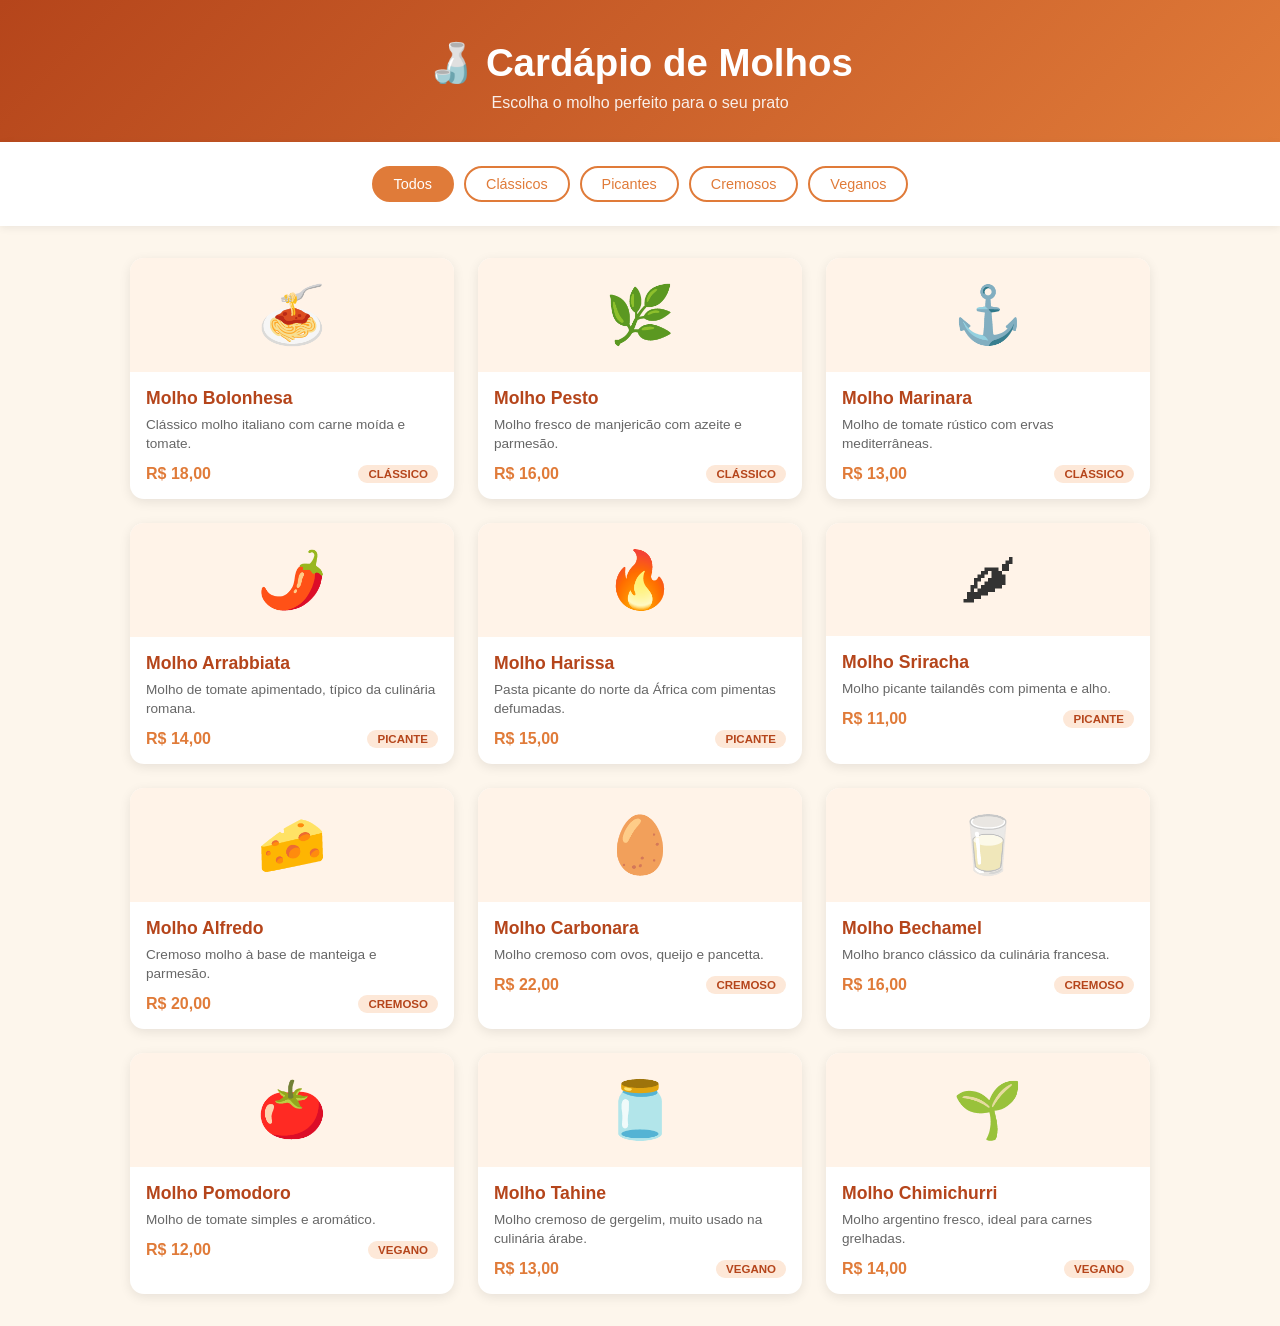
==== public/index.html @ c3028320 "feat: adiciona Analytics Engine ao cardapio" ====
<!DOCTYPE html>
<html lang="pt-BR">
<head>
  <meta charset="UTF-8" />
  <meta name="viewport" content="width=device-width, initial-scale=1.0" />

  <title>Cardápio de Molhos</title>
  <meta
    name="description"
    content="Cardápio de molhos — consulte opções, ingredientes e preços."
  />

  <link rel="stylesheet" href="style.css" />
</head>

<body>

  <header>
    <h1>🍶 Cardápio de Molhos</h1>
    <p>Escolha o molho perfeito para o seu prato</p>
  </header>

  <nav class="filtros" aria-label="Categorias de molhos">
    <button
      type="button"
      class="ativo"
      data-filtro="todos"
      data-analytics="filter"
    >
      Todos
    </button>

    <button
      type="button"
      data-filtro="classico"
      data-analytics="filter"
    >
      Clássicos
    </button>

    <button
      type="button"
      data-filtro="picante"
      data-analytics="filter"
    >
      Picantes
    </button>

    <button
      type="button"
      data-filtro="cremoso"
      data-analytics="filter"
    >
      Cremosos
    </button>

    <button
      type="button"
      data-filtro="vegano"
      data-analytics="filter"
    >
      Veganos
    </button>
  </nav>

  <main class="grid" id="grid">

    <div
      class="card"
      data-categoria="classico"
      data-nome="Molho Bolonhesa"
      data-desc="Clássico molho italiano com carne moída e tomate."
      data-ingredientes="Carne moída, tomate, cebola, alho, vinho tinto, ervas."
      data-preco="R$ 18,00"
      data-analytics="sauce"
      tabindex="0"
      role="button"
    >
      <div class="card-emoji">🍝</div>
      <div class="card-body">
        <h3>Molho Bolonhesa</h3>
        <p>Clássico molho italiano com carne moída e tomate.</p>
        <div class="card-footer">
          <span class="preco">R$ 18,00</span>
          <span class="tag">Clássico</span>
        </div>
      </div>
    </div>

    <div
      class="card"
      data-categoria="classico"
      data-nome="Molho Pesto"
      data-desc="Molho fresco de manjericão com azeite e parmesão."
      data-ingredientes="Manjericão, azeite, pinhão, alho, parmesão."
      data-preco="R$ 16,00"
      data-analytics="sauce"
      tabindex="0"
      role="button"
    >
      <div class="card-emoji">🌿</div>
      <div class="card-body">
        <h3>Molho Pesto</h3>
        <p>Molho fresco de manjericão com azeite e parmesão.</p>
        <div class="card-footer">
          <span class="preco">R$ 16,00</span>
          <span class="tag">Clássico</span>
        </div>
      </div>
    </div>

    <div
      class="card"
      data-categoria="classico"
      data-nome="Molho Marinara"
      data-desc="Molho de tomate rústico com ervas mediterrâneas."
      data-ingredientes="Tomate, alho, orégano, azeite, manjericão."
      data-preco="R$ 13,00"
      data-analytics="sauce"
      tabindex="0"
      role="button"
    >
      <div class="card-emoji">⚓</div>
      <div class="card-body">
        <h3>Molho Marinara</h3>
        <p>Molho de tomate rústico com ervas mediterrâneas.</p>
        <div class="card-footer">
          <span class="preco">R$ 13,00</span>
          <span class="tag">Clássico</span>
        </div>
      </div>
    </div>

    <div
      class="card"
      data-categoria="picante"
      data-nome="Molho Arrabbiata"
      data-desc="Molho de tomate apimentado, típico da culinária romana."
      data-ingredientes="Tomate, pimenta calabresa, alho, azeite."
      data-preco="R$ 14,00"
      data-analytics="sauce"
      tabindex="0"
      role="button"
    >
      <div class="card-emoji">🌶️</div>
      <div class="card-body">
        <h3>Molho Arrabbiata</h3>
        <p>Molho de tomate apimentado, típico da culinária romana.</p>
        <div class="card-footer">
          <span class="preco">R$ 14,00</span>
          <span class="tag">Picante</span>
        </div>
      </div>
    </div>

    <div
      class="card"
      data-categoria="picante"
      data-nome="Molho Harissa"
      data-desc="Pasta picante do norte da África com pimentas defumadas."
      data-ingredientes="Pimenta vermelha, cominho, coentro, alho, azeite."
      data-preco="R$ 15,00"
      data-analytics="sauce"
      tabindex="0"
      role="button"
    >
      <div class="card-emoji">🔥</div>
      <div class="card-body">
        <h3>Molho Harissa</h3>
        <p>Pasta picante do norte da África com pimentas defumadas.</p>
        <div class="card-footer">
          <span class="preco">R$ 15,00</span>
          <span class="tag">Picante</span>
        </div>
      </div>
    </div>

    <div
      class="card"
      data-categoria="picante"
      data-nome="Molho Sriracha"
      data-desc="Molho picante tailandês com pimenta e alho."
      data-ingredientes="Pimenta jalapeño, alho, vinagre, açúcar, sal."
      data-preco="R$ 11,00"
      data-analytics="sauce"
      tabindex="0"
      role="button"
    >
      <div class="card-emoji">🌶</div>
      <div class="card-body">
        <h3>Molho Sriracha</h3>
        <p>Molho picante tailandês com pimenta e alho.</p>
        <div class="card-footer">
          <span class="preco">R$ 11,00</span>
          <span class="tag">Picante</span>
        </div>
      </div>
    </div>

    <div
      class="card"
      data-categoria="cremoso"
      data-nome="Molho Alfredo"
      data-desc="Cremoso molho à base de manteiga e parmesão."
      data-ingredientes="Manteiga, creme de leite, parmesão, noz-moscada."
      data-preco="R$ 20,00"
      data-analytics="sauce"
      tabindex="0"
      role="button"
    >
      <div class="card-emoji">🧀</div>
      <div class="card-body">
        <h3>Molho Alfredo</h3>
        <p>Cremoso molho à base de manteiga e parmesão.</p>
        <div class="card-footer">
          <span class="preco">R$ 20,00</span>
          <span class="tag">Cremoso</span>
        </div>
      </div>
    </div>

    <div
      class="card"
      data-categoria="cremoso"
      data-nome="Molho Carbonara"
      data-desc="Molho cremoso com ovos, queijo e pancetta."
      data-ingredientes="Ovos, pecorino, pancetta, pimenta-do-reino."
      data-preco="R$ 22,00"
      data-analytics="sauce"
      tabindex="0"
      role="button"
    >
      <div class="card-emoji">🥚</div>
      <div class="card-body">
        <h3>Molho Carbonara</h3>
        <p>Molho cremoso com ovos, queijo e pancetta.</p>
        <div class="card-footer">
          <span class="preco">R$ 22,00</span>
          <span class="tag">Cremoso</span>
        </div>
      </div>
    </div>

    <div
      class="card"
      data-categoria="cremoso"
      data-nome="Molho Bechamel"
      data-desc="Molho branco clássico da culinária francesa."
      data-ingredientes="Manteiga, farinha, leite, noz-moscada, sal."
      data-preco="R$ 16,00"
      data-analytics="sauce"
      tabindex="0"
      role="button"
    >
      <div class="card-emoji">🥛</div>
      <div class="card-body">
        <h3>Molho Bechamel</h3>
        <p>Molho branco clássico da culinária francesa.</p>
        <div class="card-footer">
          <span class="preco">R$ 16,00</span>
          <span class="tag">Cremoso</span>
        </div>
      </div>
    </div>

    <div
      class="card"
      data-categoria="vegano"
      data-nome="Molho Pomodoro"
      data-desc="Molho de tomate simples e aromático."
      data-ingredientes="Tomate pelado, alho, azeite, manjericão, sal."
      data-preco="R$ 12,00"
      data-analytics="sauce"
      tabindex="0"
      role="button"
    >
      <div class="card-emoji">🍅</div>
      <div class="card-body">
        <h3>Molho Pomodoro</h3>
        <p>Molho de tomate simples e aromático.</p>
        <div class="card-footer">
          <span class="preco">R$ 12,00</span>
          <span class="tag">Vegano</span>
        </div>
      </div>
    </div>

    <div
      class="card"
      data-categoria="vegano"
      data-nome="Molho Tahine"
      data-desc="Molho cremoso de gergelim, muito usado na culinária árabe."
      data-ingredientes="Pasta de gergelim, limão, alho, azeite, sal."
      data-preco="R$ 13,00"
      data-analytics="sauce"
      tabindex="0"
      role="button"
    >
      <div class="card-emoji">🫙</div>
      <div class="card-body">
        <h3>Molho Tahine</h3>
        <p>Molho cremoso de gergelim, muito usado na culinária árabe.</p>
        <div class="card-footer">
          <span class="preco">R$ 13,00</span>
          <span class="tag">Vegano</span>
        </div>
      </div>
    </div>

    <div
      class="card"
      data-categoria="vegano"
      data-nome="Molho Chimichurri"
      data-desc="Molho argentino fresco, ideal para carnes grelhadas."
      data-ingredientes="Salsinha, orégano, alho, vinagre, azeite, pimenta."
      data-preco="R$ 14,00"
      data-analytics="sauce"
      tabindex="0"
      role="button"
    >
      <div class="card-emoji">🌱</div>
      <div class="card-body">
        <h3>Molho Chimichurri</h3>
        <p>Molho argentino fresco, ideal para carnes grelhadas.</p>
        <div class="card-footer">
          <span class="preco">R$ 14,00</span>
          <span class="tag">Vegano</span>
        </div>
      </div>
    </div>

  </main>

  <!-- Modal de detalhes -->
  <div
    class="modal"
    id="modal"
    role="dialog"
    aria-modal="true"
    aria-labelledby="modal-nome"
    aria-hidden="true"
  >
    <div class="modal-box">
      <button
        type="button"
        class="fechar"
        id="fechar"
        aria-label="Fechar detalhes"
      >
        &times;
      </button>

      <h2 id="modal-nome"></h2>
      <p id="modal-desc"></p>
      <p id="modal-ingredientes"></p>
      <span id="modal-preco"></span>
    </div>
  </div>

  <!-- Aplicação -->
  <script src="script.js"></script>

  <!-- Cloudflare Web Analytics -->
  <script
    type="module"
    src="https://static.cloudflareinsights.com/beacon.min.js"
    data-cf-beacon='{"token":"a80d476655b943ce987af831a8c1c536"}'>
  </script>
  <!-- End Cloudflare Web Analytics -->

</body>
</html>
---- public/style.css ----
* {
  margin: 0;
  padding: 0;
  box-sizing: border-box;
}

body {
  font-family: 'Segoe UI', sans-serif;
  background: #fdf6ec;
  color: #333;
  min-height: 100vh;
}

header {
  background: linear-gradient(135deg, #b5451b, #e07b39);
  color: white;
  text-align: center;
  padding: 40px 20px 30px;
}

header h1 {
  font-size: 2.4rem;
  margin-bottom: 8px;
}

header p {
  font-size: 1rem;
  opacity: 0.9;
}

.filtros {
  display: flex;
  justify-content: center;
  flex-wrap: wrap;
  gap: 10px;
  padding: 24px 20px;
  background: #fff;
  box-shadow: 0 2px 8px rgba(0,0,0,0.07);
}

.filtros button {
  padding: 8px 20px;
  border: 2px solid #e07b39;
  background: transparent;
  color: #e07b39;
  border-radius: 20px;
  cursor: pointer;
  font-size: 0.9rem;
  transition: all 0.2s;
}

.filtros button:hover,
.filtros button.ativo {
  background: #e07b39;
  color: white;
}

.grid {
  display: grid;
  grid-template-columns: repeat(auto-fill, minmax(240px, 1fr));
  gap: 24px;
  padding: 32px 40px;
  max-width: 1100px;
  margin: 0 auto;
}

.card {
  background: white;
  border-radius: 14px;
  box-shadow: 0 3px 12px rgba(0,0,0,0.09);
  overflow: hidden;
  cursor: pointer;
  transition: transform 0.2s, box-shadow 0.2s;
}

.card:hover {
  transform: translateY(-5px);
  box-shadow: 0 8px 20px rgba(0,0,0,0.14);
}

.card-emoji {
  font-size: 3.5rem;
  background: #fff3e8;
  text-align: center;
  padding: 24px 0;
}

.card-body {
  padding: 16px;
}

.card-body h3 {
  font-size: 1.1rem;
  margin-bottom: 6px;
  color: #b5451b;
}

.card-body p {
  font-size: 0.85rem;
  color: #666;
  line-height: 1.4;
  margin-bottom: 12px;
}

.card-footer {
  display: flex;
  justify-content: space-between;
  align-items: center;
}

.preco {
  font-weight: bold;
  color: #e07b39;
  font-size: 1rem;
}

.tag {
  font-size: 0.72rem;
  padding: 3px 10px;
  border-radius: 12px;
  background: #fde8d8;
  color: #b5451b;
  text-transform: uppercase;
  font-weight: 600;
}

/* Modal */
.modal {
  display: none;
  position: fixed;
  inset: 0;
  background: rgba(0,0,0,0.5);
  justify-content: center;
  align-items: center;
  z-index: 100;
}

.modal.aberto {
  display: flex;
}

.modal-box {
  background: white;
  border-radius: 16px;
  padding: 36px;
  max-width: 420px;
  width: 90%;
  position: relative;
  animation: aparecer 0.25s ease;
}

@keyframes aparecer {
  from { transform: scale(0.85); opacity: 0; }
  to   { transform: scale(1);    opacity: 1; }
}

.fechar {
  position: absolute;
  top: 14px;
  right: 18px;
  background: none;
  border: none;
  font-size: 1.6rem;
  cursor: pointer;
  color: #999;
}

.modal-box h2 {
  color: #b5451b;
  margin-bottom: 12px;
  font-size: 1.4rem;
}

.modal-box p {
  color: #555;
  font-size: 0.95rem;
  line-height: 1.6;
  margin-bottom: 10px;
}

#modal-ingredientes {
  font-size: 0.85rem;
  color: #888;
}

#modal-preco {
  display: inline-block;
  margin-top: 16px;
  font-size: 1.2rem;
  font-weight: bold;
  color: #e07b39;
}
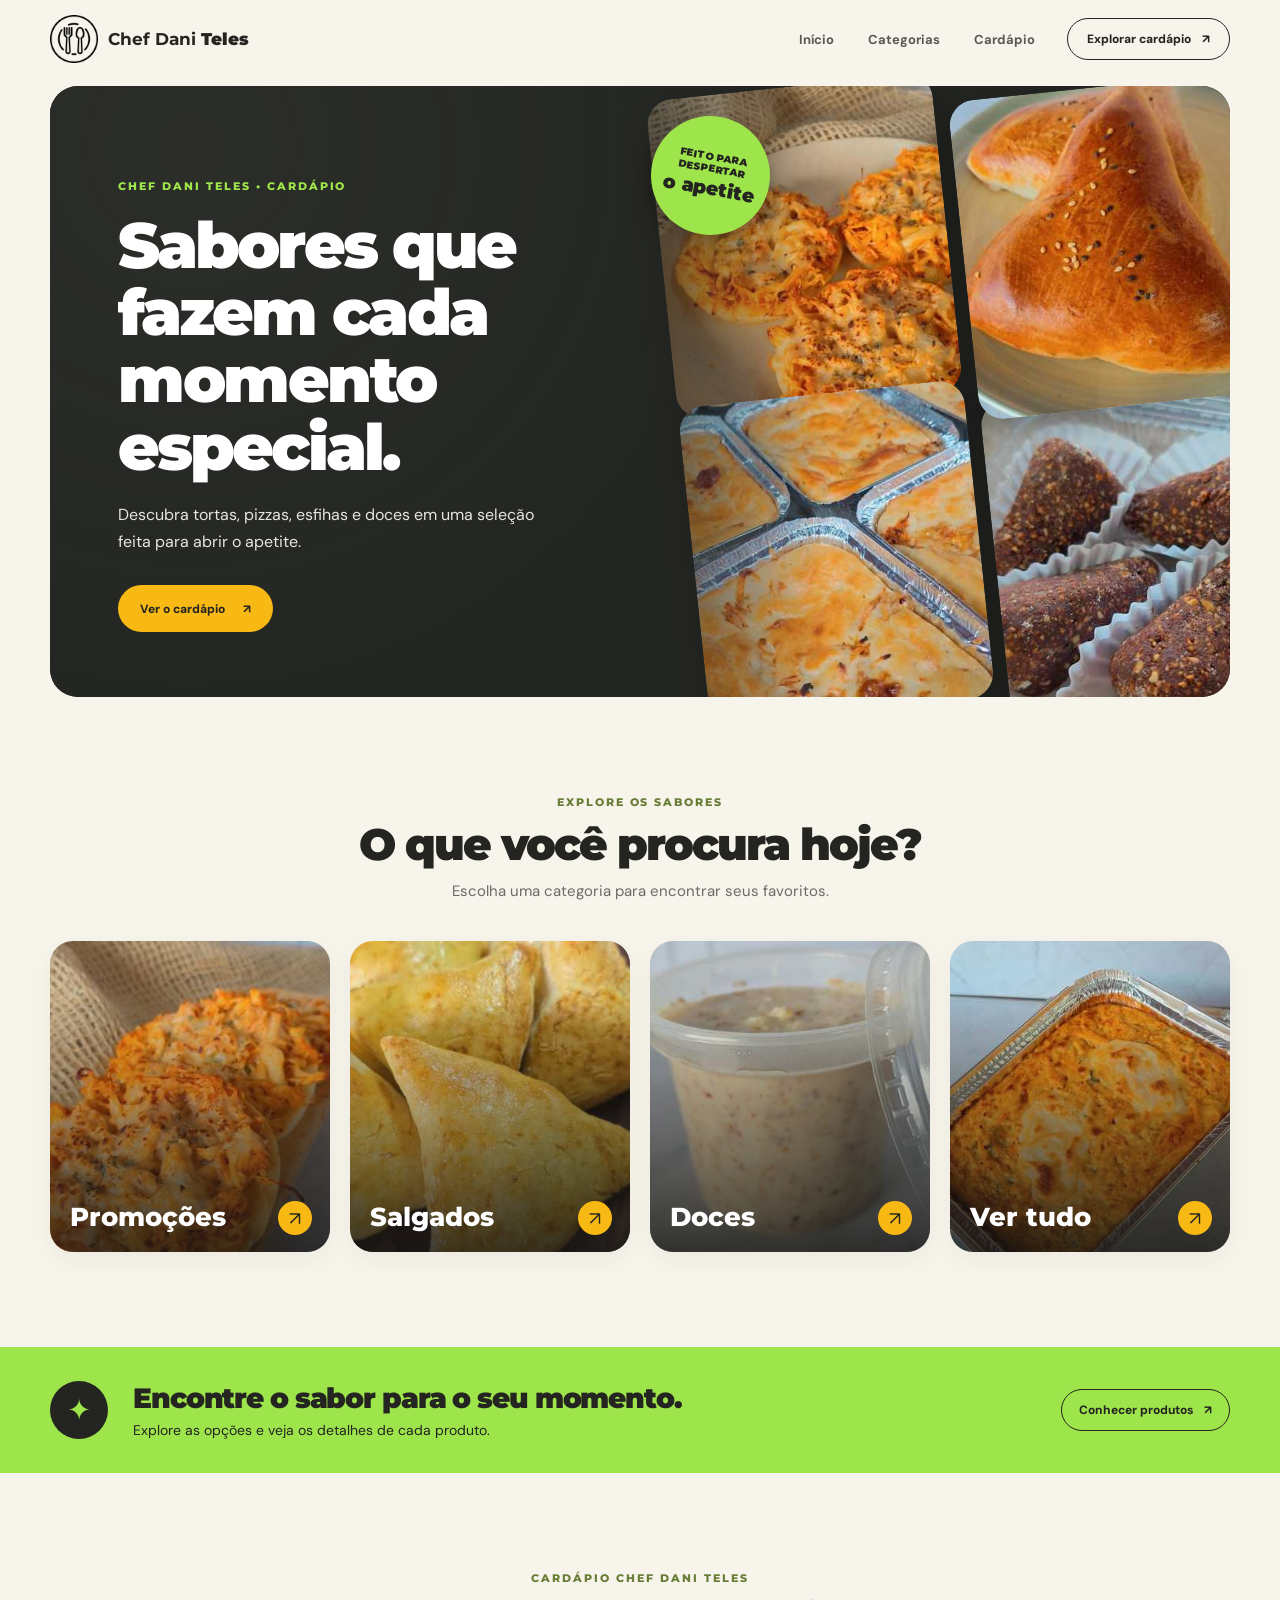
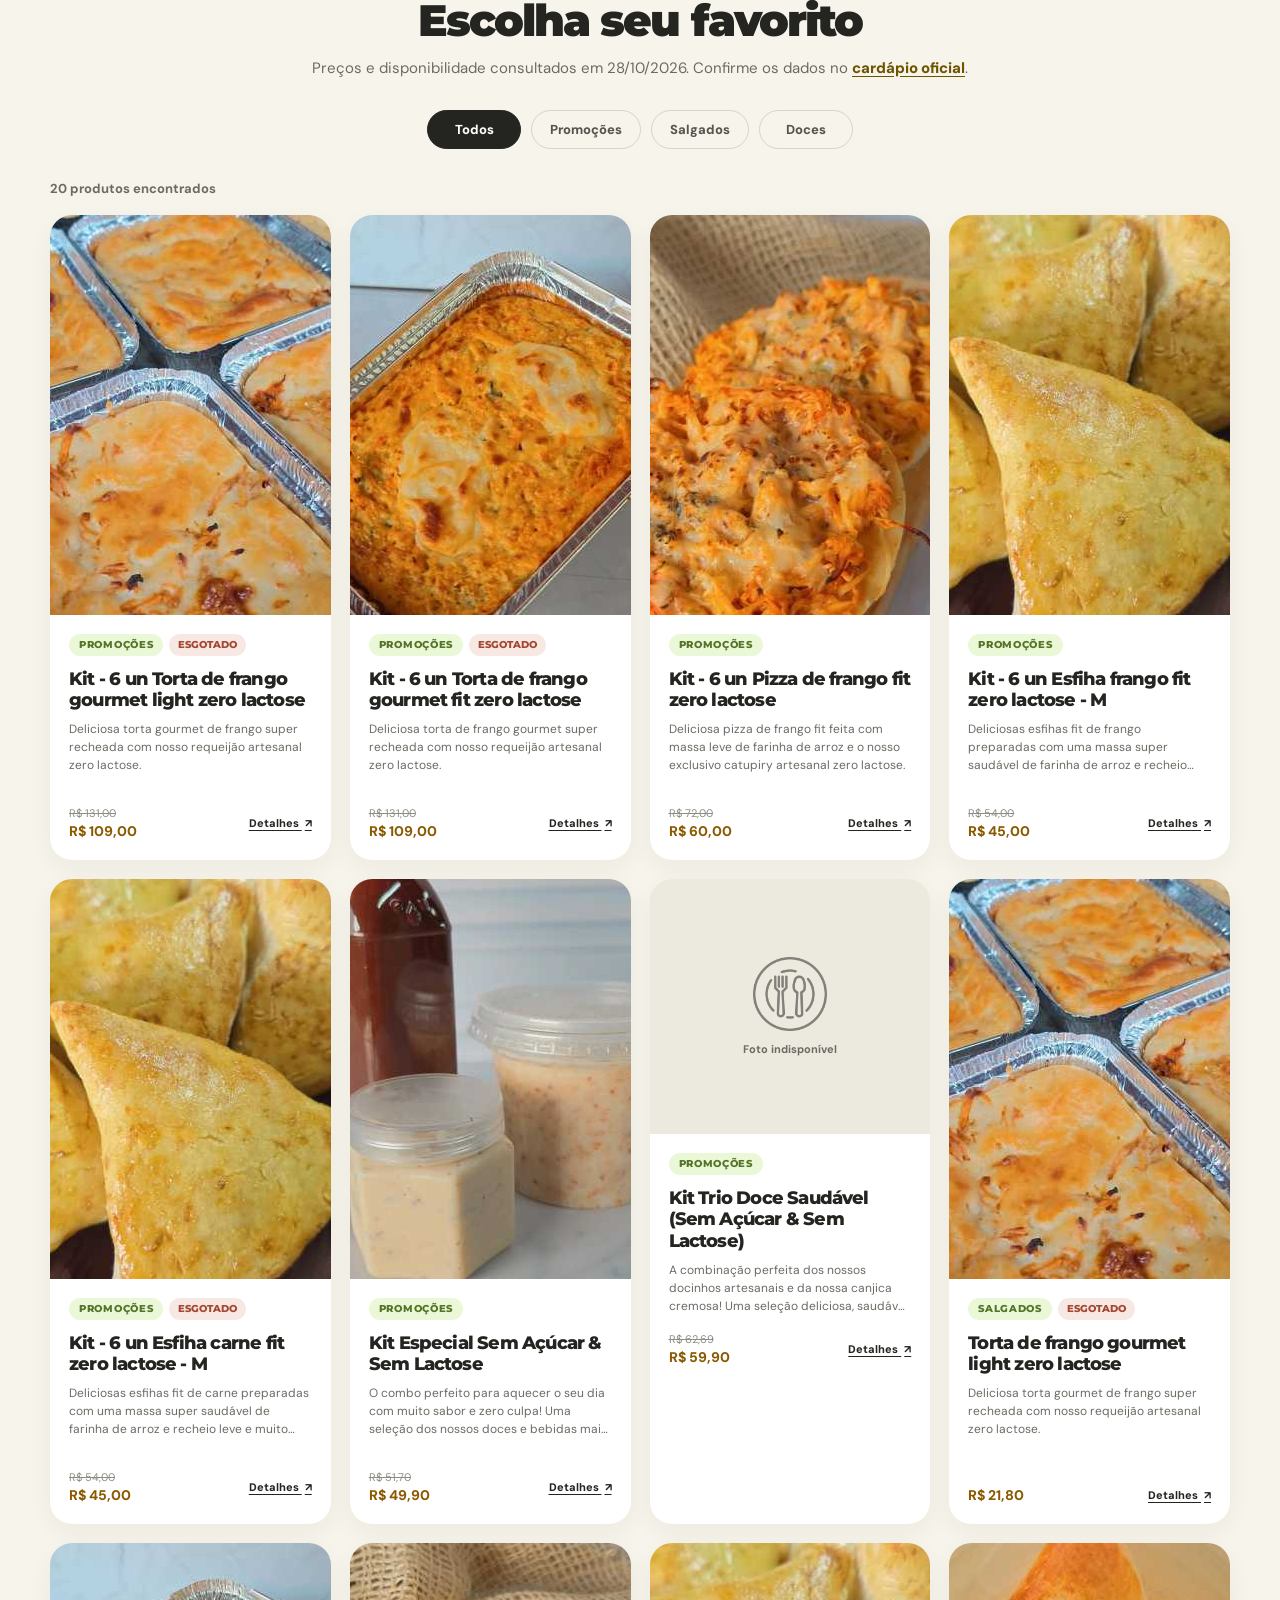
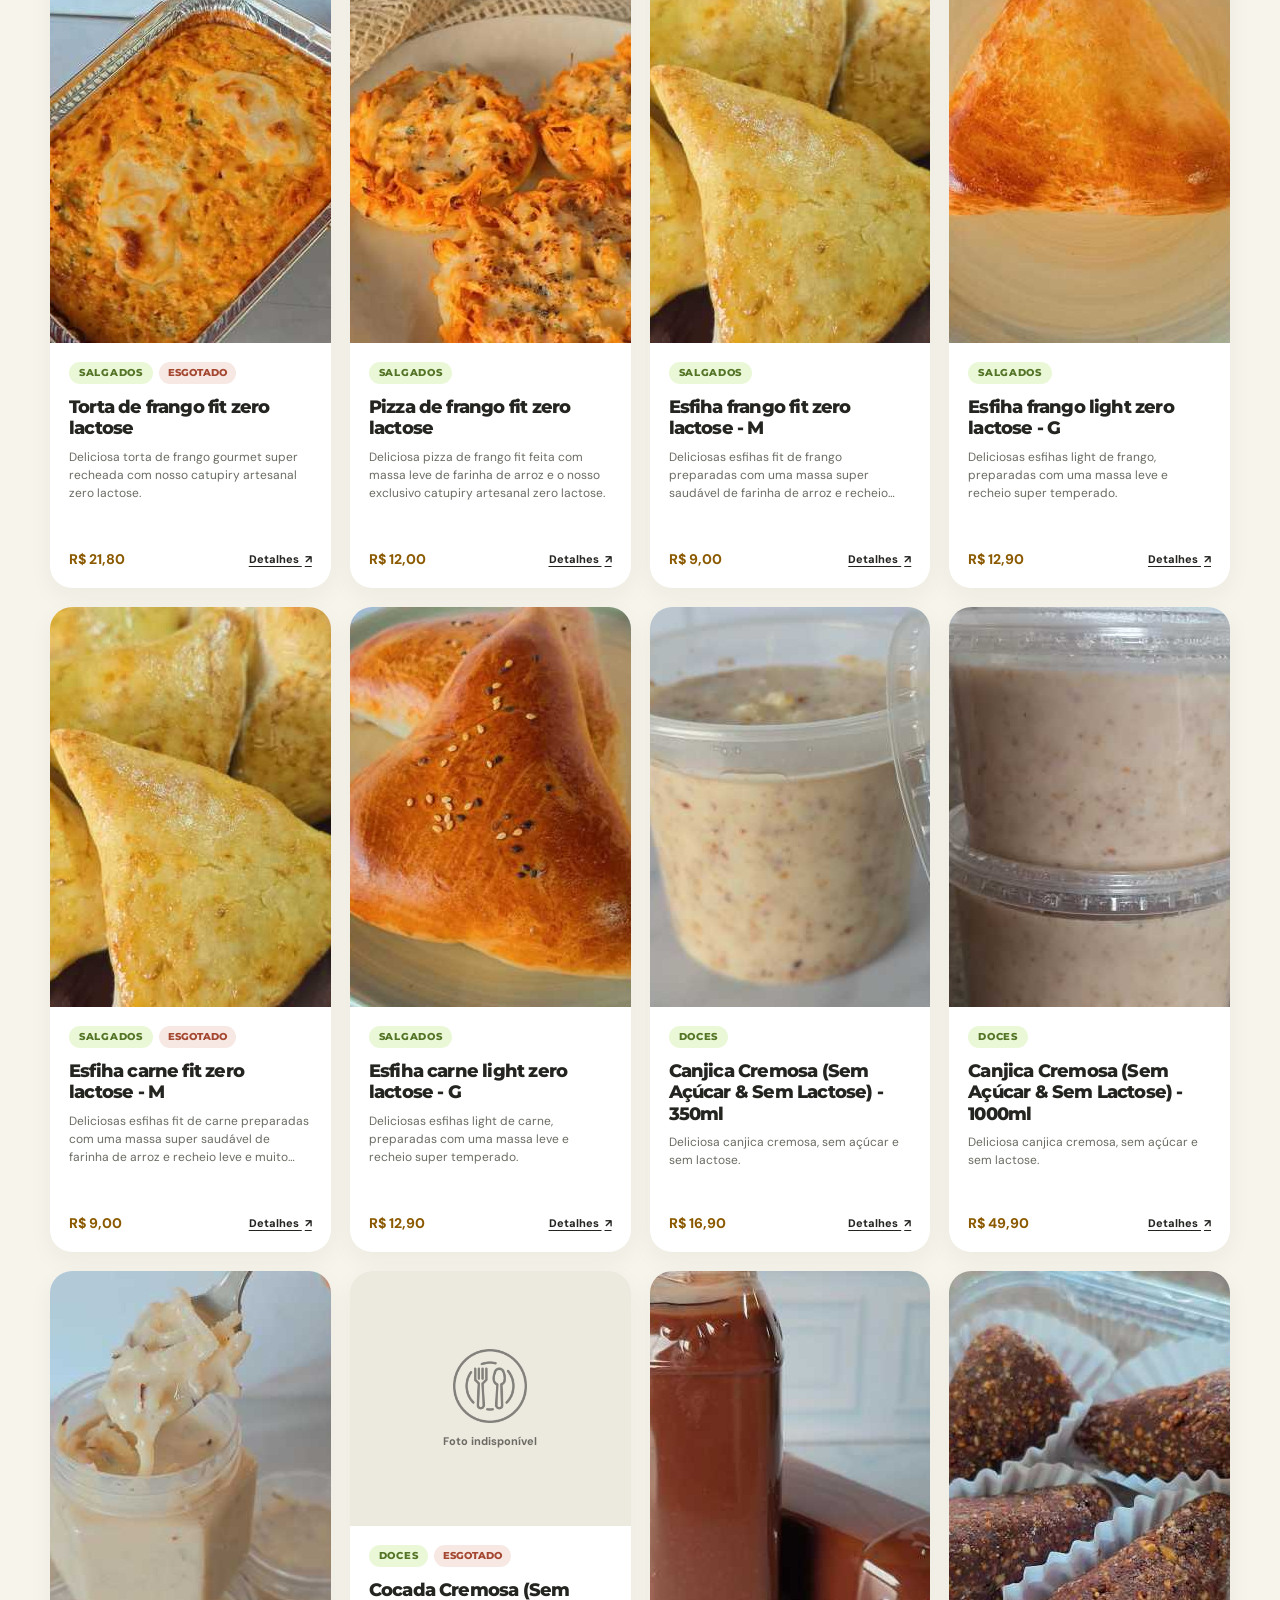
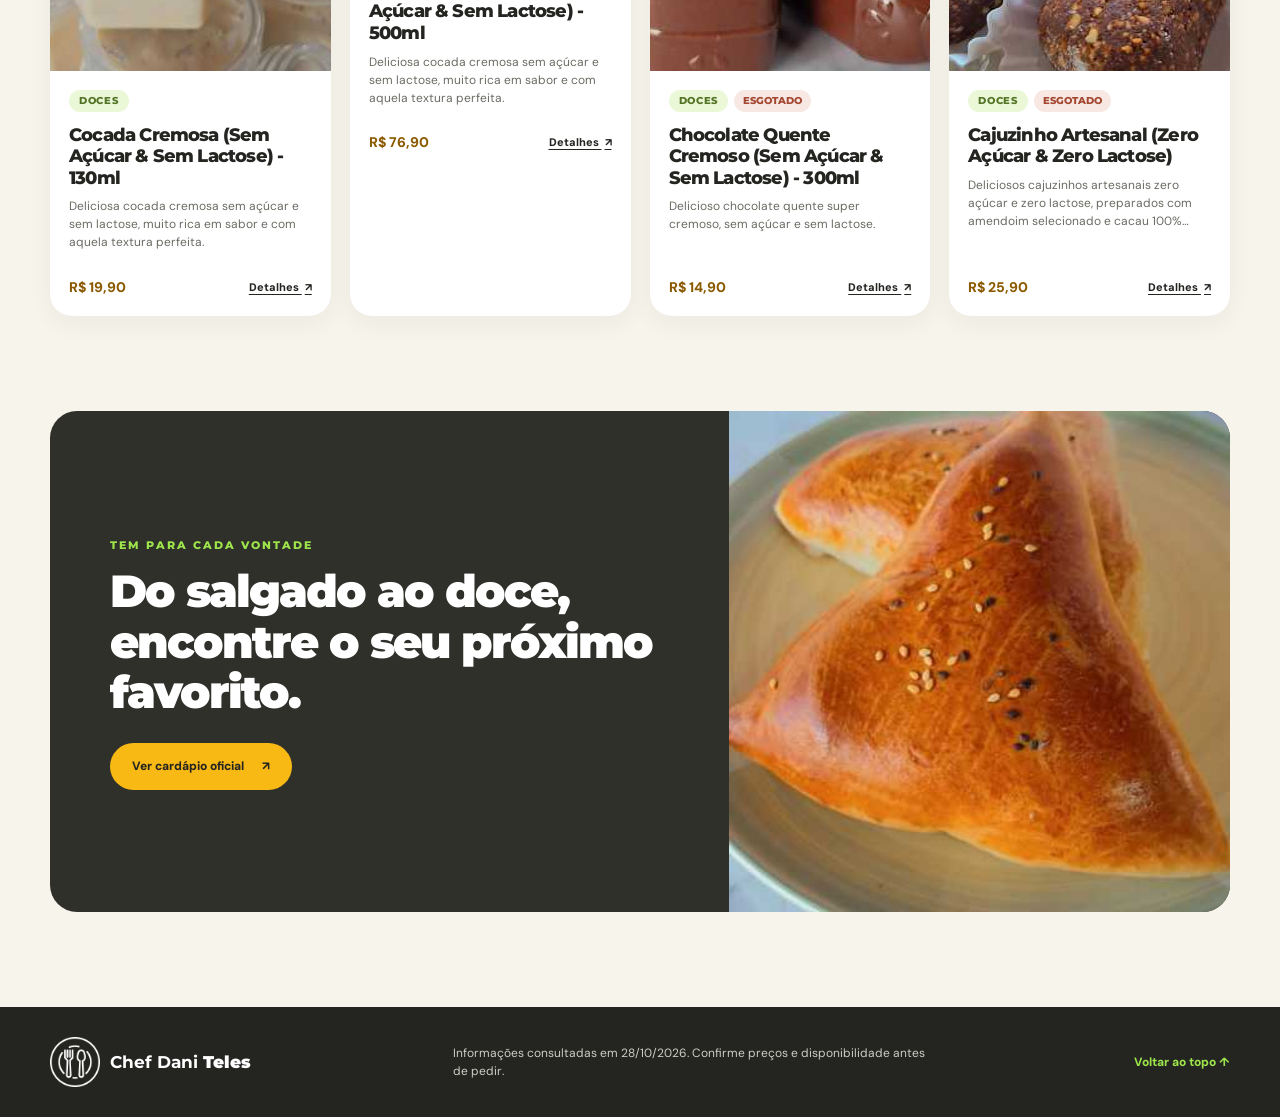
==== commit 8425b976: "feat: atualiza cardapio Chef Dani Teles" ====
--- a/public/index.html
+++ b/public/index.html
@@ -1,372 +1,88 @@
-<!DOCTYPE html>
+<!doctype html>
 <html lang="pt-BR">
 <head>
-  <meta charset="UTF-8" />
-  <meta name="viewport" content="width=device-width, initial-scale=1.0" />
-
-  <title>Cardápio de Molhos</title>
-  <meta
-    name="description"
-    content="Cardápio de molhos — consulte opções, ingredientes e preços."
-  />
-
-  <link rel="stylesheet" href="style.css" />
+  <meta charset="utf-8">
+  <meta name="viewport" content="width=device-width, initial-scale=1">
+  <meta name="theme-color" content="#f7f4ec">
+  <meta name="description" content="Conheça o cardápio da Chef Dani Teles: tortas, pizzas, esfihas e doces sem açúcar e sem lactose.">
+  <title>Cardápio | Chef Dani Teles</title>
+  <link rel="stylesheet" href="style.css">
+  <style>
+    #local-preview-notice { display: none; }
+    html[data-file-preview] body { margin: 0; background: #f7f4ec; color: #242421; }
+    html[data-file-preview] body > :not(#local-preview-notice) { display: none !important; }
+    html[data-file-preview] #local-preview-notice { display: block; max-width: 620px; margin: 12vh auto; padding: 32px; font: 16px/1.6 Arial, sans-serif; }
+    html[data-file-preview] #local-preview-notice h1 { font-size: 30px; line-height: 1.15; }
+    html[data-file-preview] #local-preview-notice code { padding: 3px 6px; background: #e9e5d8; border-radius: 5px; }
+  </style>
+  <script>if (location.protocol === 'file:') document.documentElement.setAttribute('data-file-preview', '');</script>
 </head>
-
 <body>
-
-  <header>
-    <h1>🍶 Cardápio de Molhos</h1>
-    <p>Escolha o molho perfeito para o seu prato</p>
+  <div id="local-preview-notice">
+    <h1>Abra a prévia pelo servidor local</h1>
+    <p>Este cardápio precisa carregar fotos, estilos e dados de produtos. Na pasta do projeto, dê dois cliques em <code>preview.command</code> e use o endereço <code>http://127.0.0.1:...</code> que abrir no navegador.</p>
+    <p>Mantenha a janela do Terminal aberta enquanto visualiza a página.</p>
+  </div>
+  <a class="skip-link" href="#cardapio">Pular para o cardápio</a>
+  <header class="site-header" id="inicio">
+    <div class="container header-inner">
+      <a class="brand" href="#inicio" aria-label="Chef Dani Teles, início">
+        <img src="assets/chef-dani/marca.png" alt="" width="48" height="48"><span>Chef Dani <strong>Teles</strong></span>
+      </a>
+      <nav class="site-nav" aria-label="Navegação principal"><a href="#inicio">Início</a><a href="#categorias">Categorias</a><a href="#cardapio">Cardápio</a></nav>
+      <a class="header-cta" href="#cardapio">Explorar cardápio <span aria-hidden="true">↗</span></a>
+    </div>
   </header>
 
-  <nav class="filtros" aria-label="Categorias de molhos">
-    <button
-      type="button"
-      class="ativo"
-      data-filtro="todos"
-      data-analytics="filter"
-    >
-      Todos
-    </button>
+  <main>
+    <section class="hero container" aria-labelledby="hero-title">
+      <div class="hero-copy">
+        <span class="eyebrow eyebrow-light">CHEF DANI TELES • CARDÁPIO</span>
+        <h1 id="hero-title">Sabores que fazem cada momento especial.</h1>
+        <p>Descubra tortas, pizzas, esfihas e doces em uma seleção feita para abrir o apetite.</p>
+        <a class="pill-button pill-button-yellow" href="#cardapio">Ver o cardápio <span aria-hidden="true">↗</span></a>
+      </div>
+      <div class="hero-gallery" aria-hidden="true">
+        <img src="assets/chef-dani/pizza-frango.jpg" alt="" width="400" height="400">
+        <img src="assets/chef-dani/esfiha-carne-light.jpg" alt="" width="400" height="400">
+        <img src="assets/chef-dani/torta-frango-light.jpg" alt="" width="400" height="400">
+        <img src="assets/chef-dani/cajuzinhos.jpg" alt="" width="400" height="400">
+      </div>
+      <div class="hero-seal" aria-hidden="true"><span>FEITO PARA<br>DESPERTAR</span><strong>o apetite</strong></div>
+    </section>
 
-    <button
-      type="button"
-      data-filtro="classico"
-      data-analytics="filter"
-    >
-      Clássicos
-    </button>
+    <section class="categories section-space container" id="categorias" aria-labelledby="categories-title">
+      <div class="section-heading"><span class="eyebrow">EXPLORE OS SABORES</span><h2 id="categories-title">O que você procura hoje?</h2><p>Escolha uma categoria para encontrar seus favoritos.</p></div>
+      <div class="category-grid">
+        <button class="category-tile" type="button" data-category-link="promocoes"><img src="assets/chef-dani/pizza-frango-kit.jpg" alt="" width="400" height="400"><span class="category-name">Promoções</span><span class="category-arrow" aria-hidden="true">↗</span></button>
+        <button class="category-tile" type="button" data-category-link="salgados"><img src="assets/chef-dani/esfiha-frango-fit.jpg" alt="" width="400" height="400"><span class="category-name">Salgados</span><span class="category-arrow" aria-hidden="true">↗</span></button>
+        <button class="category-tile" type="button" data-category-link="doces"><img src="assets/chef-dani/canjica-350.jpg" alt="" width="400" height="400"><span class="category-name">Doces</span><span class="category-arrow" aria-hidden="true">↗</span></button>
+        <button class="category-tile" type="button" data-category-link="todos"><img src="assets/chef-dani/torta-frango-fit.jpg" alt="" width="400" height="400"><span class="category-name">Ver tudo</span><span class="category-arrow" aria-hidden="true">↗</span></button>
+      </div>
+    </section>
 
-    <button
-      type="button"
-      data-filtro="picante"
-      data-analytics="filter"
-    >
-      Picantes
-    </button>
+    <section class="highlight-band" aria-label="Destaque"><div class="container highlight-inner"><span class="highlight-icon" aria-hidden="true">✦</span><div><strong>Encontre o sabor para o seu momento.</strong><p>Explore as opções e veja os detalhes de cada produto.</p></div><a href="#cardapio">Conhecer produtos <span aria-hidden="true">↗</span></a></div></section>
 
-    <button
-      type="button"
-      data-filtro="cremoso"
-      data-analytics="filter"
-    >
-      Cremosos
-    </button>
+    <section class="menu section-space container" id="cardapio" aria-labelledby="menu-title">
+      <div class="section-heading"><span class="eyebrow">CARDÁPIO CHEF DANI TELES</span><h2 id="menu-title">Escolha seu favorito</h2><p>Preços e disponibilidade consultados em 28/10/2026. Confirme os dados no <a href="https://instadelivery.com.br/daniteles" target="_blank" rel="noopener noreferrer">cardápio oficial</a>.</p></div>
+      <nav class="filtros" aria-label="Filtrar produtos">
+        <button type="button" class="ativo" data-filtro="todos" aria-pressed="true">Todos</button>
+        <button type="button" data-filtro="promocoes" aria-pressed="false">Promoções</button>
+        <button type="button" data-filtro="salgados" aria-pressed="false">Salgados</button>
+        <button type="button" data-filtro="doces" aria-pressed="false">Doces</button>
+      </nav>
+      <p class="results" id="results" role="status" aria-live="polite"></p>
+      <div class="product-grid" id="grid"></div>
+    </section>
 
-    <button
-      type="button"
-      data-filtro="vegano"
-      data-analytics="filter"
-    >
-      Veganos
-    </button>
-  </nav>
-
-  <main class="grid" id="grid">
-
-    <div
-      class="card"
-      data-categoria="classico"
-      data-nome="Molho Bolonhesa"
-      data-desc="Clássico molho italiano com carne moída e tomate."
-      data-ingredientes="Carne moída, tomate, cebola, alho, vinho tinto, ervas."
-      data-preco="R$ 18,00"
-      data-analytics="sauce"
-      tabindex="0"
-      role="button"
-    >
-      <div class="card-emoji">🍝</div>
-      <div class="card-body">
-        <h3>Molho Bolonhesa</h3>
-        <p>Clássico molho italiano com carne moída e tomate.</p>
-        <div class="card-footer">
-          <span class="preco">R$ 18,00</span>
-          <span class="tag">Clássico</span>
-        </div>
-      </div>
-    </div>
-
-    <div
-      class="card"
-      data-categoria="classico"
-      data-nome="Molho Pesto"
-      data-desc="Molho fresco de manjericão com azeite e parmesão."
-      data-ingredientes="Manjericão, azeite, pinhão, alho, parmesão."
-      data-preco="R$ 16,00"
-      data-analytics="sauce"
-      tabindex="0"
-      role="button"
-    >
-      <div class="card-emoji">🌿</div>
-      <div class="card-body">
-        <h3>Molho Pesto</h3>
-        <p>Molho fresco de manjericão com azeite e parmesão.</p>
-        <div class="card-footer">
-          <span class="preco">R$ 16,00</span>
-          <span class="tag">Clássico</span>
-        </div>
-      </div>
-    </div>
-
-    <div
-      class="card"
-      data-categoria="classico"
-      data-nome="Molho Marinara"
-      data-desc="Molho de tomate rústico com ervas mediterrâneas."
-      data-ingredientes="Tomate, alho, orégano, azeite, manjericão."
-      data-preco="R$ 13,00"
-      data-analytics="sauce"
-      tabindex="0"
-      role="button"
-    >
-      <div class="card-emoji">⚓</div>
-      <div class="card-body">
-        <h3>Molho Marinara</h3>
-        <p>Molho de tomate rústico com ervas mediterrâneas.</p>
-        <div class="card-footer">
-          <span class="preco">R$ 13,00</span>
-          <span class="tag">Clássico</span>
-        </div>
-      </div>
-    </div>
-
-    <div
-      class="card"
-      data-categoria="picante"
-      data-nome="Molho Arrabbiata"
-      data-desc="Molho de tomate apimentado, típico da culinária romana."
-      data-ingredientes="Tomate, pimenta calabresa, alho, azeite."
-      data-preco="R$ 14,00"
-      data-analytics="sauce"
-      tabindex="0"
-      role="button"
-    >
-      <div class="card-emoji">🌶️</div>
-      <div class="card-body">
-        <h3>Molho Arrabbiata</h3>
-        <p>Molho de tomate apimentado, típico da culinária romana.</p>
-        <div class="card-footer">
-          <span class="preco">R$ 14,00</span>
-          <span class="tag">Picante</span>
-        </div>
-      </div>
-    </div>
-
-    <div
-      class="card"
-      data-categoria="picante"
-      data-nome="Molho Harissa"
-      data-desc="Pasta picante do norte da África com pimentas defumadas."
-      data-ingredientes="Pimenta vermelha, cominho, coentro, alho, azeite."
-      data-preco="R$ 15,00"
-      data-analytics="sauce"
-      tabindex="0"
-      role="button"
-    >
-      <div class="card-emoji">🔥</div>
-      <div class="card-body">
-        <h3>Molho Harissa</h3>
-        <p>Pasta picante do norte da África com pimentas defumadas.</p>
-        <div class="card-footer">
-          <span class="preco">R$ 15,00</span>
-          <span class="tag">Picante</span>
-        </div>
-      </div>
-    </div>
-
-    <div
-      class="card"
-      data-categoria="picante"
-      data-nome="Molho Sriracha"
-      data-desc="Molho picante tailandês com pimenta e alho."
-      data-ingredientes="Pimenta jalapeño, alho, vinagre, açúcar, sal."
-      data-preco="R$ 11,00"
-      data-analytics="sauce"
-      tabindex="0"
-      role="button"
-    >
-      <div class="card-emoji">🌶</div>
-      <div class="card-body">
-        <h3>Molho Sriracha</h3>
-        <p>Molho picante tailandês com pimenta e alho.</p>
-        <div class="card-footer">
-          <span class="preco">R$ 11,00</span>
-          <span class="tag">Picante</span>
-        </div>
-      </div>
-    </div>
-
-    <div
-      class="card"
-      data-categoria="cremoso"
-      data-nome="Molho Alfredo"
-      data-desc="Cremoso molho à base de manteiga e parmesão."
-      data-ingredientes="Manteiga, creme de leite, parmesão, noz-moscada."
-      data-preco="R$ 20,00"
-      data-analytics="sauce"
-      tabindex="0"
-      role="button"
-    >
-      <div class="card-emoji">🧀</div>
-      <div class="card-body">
-        <h3>Molho Alfredo</h3>
-        <p>Cremoso molho à base de manteiga e parmesão.</p>
-        <div class="card-footer">
-          <span class="preco">R$ 20,00</span>
-          <span class="tag">Cremoso</span>
-        </div>
-      </div>
-    </div>
-
-    <div
-      class="card"
-      data-categoria="cremoso"
-      data-nome="Molho Carbonara"
-      data-desc="Molho cremoso com ovos, queijo e pancetta."
-      data-ingredientes="Ovos, pecorino, pancetta, pimenta-do-reino."
-      data-preco="R$ 22,00"
-      data-analytics="sauce"
-      tabindex="0"
-      role="button"
-    >
-      <div class="card-emoji">🥚</div>
-      <div class="card-body">
-        <h3>Molho Carbonara</h3>
-        <p>Molho cremoso com ovos, queijo e pancetta.</p>
-        <div class="card-footer">
-          <span class="preco">R$ 22,00</span>
-          <span class="tag">Cremoso</span>
-        </div>
-      </div>
-    </div>
-
-    <div
-      class="card"
-      data-categoria="cremoso"
-      data-nome="Molho Bechamel"
-      data-desc="Molho branco clássico da culinária francesa."
-      data-ingredientes="Manteiga, farinha, leite, noz-moscada, sal."
-      data-preco="R$ 16,00"
-      data-analytics="sauce"
-      tabindex="0"
-      role="button"
-    >
-      <div class="card-emoji">🥛</div>
-      <div class="card-body">
-        <h3>Molho Bechamel</h3>
-        <p>Molho branco clássico da culinária francesa.</p>
-        <div class="card-footer">
-          <span class="preco">R$ 16,00</span>
-          <span class="tag">Cremoso</span>
-        </div>
-      </div>
-    </div>
-
-    <div
-      class="card"
-      data-categoria="vegano"
-      data-nome="Molho Pomodoro"
-      data-desc="Molho de tomate simples e aromático."
-      data-ingredientes="Tomate pelado, alho, azeite, manjericão, sal."
-      data-preco="R$ 12,00"
-      data-analytics="sauce"
-      tabindex="0"
-      role="button"
-    >
-      <div class="card-emoji">🍅</div>
-      <div class="card-body">
-        <h3>Molho Pomodoro</h3>
-        <p>Molho de tomate simples e aromático.</p>
-        <div class="card-footer">
-          <span class="preco">R$ 12,00</span>
-          <span class="tag">Vegano</span>
-        </div>
-      </div>
-    </div>
-
-    <div
-      class="card"
-      data-categoria="vegano"
-      data-nome="Molho Tahine"
-      data-desc="Molho cremoso de gergelim, muito usado na culinária árabe."
-      data-ingredientes="Pasta de gergelim, limão, alho, azeite, sal."
-      data-preco="R$ 13,00"
-      data-analytics="sauce"
-      tabindex="0"
-      role="button"
-    >
-      <div class="card-emoji">🫙</div>
-      <div class="card-body">
-        <h3>Molho Tahine</h3>
-        <p>Molho cremoso de gergelim, muito usado na culinária árabe.</p>
-        <div class="card-footer">
-          <span class="preco">R$ 13,00</span>
-          <span class="tag">Vegano</span>
-        </div>
-      </div>
-    </div>
-
-    <div
-      class="card"
-      data-categoria="vegano"
-      data-nome="Molho Chimichurri"
-      data-desc="Molho argentino fresco, ideal para carnes grelhadas."
-      data-ingredientes="Salsinha, orégano, alho, vinagre, azeite, pimenta."
-      data-preco="R$ 14,00"
-      data-analytics="sauce"
-      tabindex="0"
-      role="button"
-    >
-      <div class="card-emoji">🌱</div>
-      <div class="card-body">
-        <h3>Molho Chimichurri</h3>
-        <p>Molho argentino fresco, ideal para carnes grelhadas.</p>
-        <div class="card-footer">
-          <span class="preco">R$ 14,00</span>
-          <span class="tag">Vegano</span>
-        </div>
-      </div>
-    </div>
-
+    <section class="closing-banner container" aria-labelledby="closing-title"><div class="closing-copy"><span class="eyebrow eyebrow-light">TEM PARA CADA VONTADE</span><h2 id="closing-title">Do salgado ao doce, encontre o seu próximo favorito.</h2><a class="pill-button pill-button-yellow" href="https://instadelivery.com.br/daniteles" target="_blank" rel="noopener noreferrer">Ver cardápio oficial <span aria-hidden="true">↗</span></a></div><img src="assets/chef-dani/esfiha-carne-light.jpg" alt="Esfiha de carne" width="400" height="400" loading="lazy"></section>
   </main>
 
-  <!-- Modal de detalhes -->
-  <div
-    class="modal"
-    id="modal"
-    role="dialog"
-    aria-modal="true"
-    aria-labelledby="modal-nome"
-    aria-hidden="true"
-  >
-    <div class="modal-box">
-      <button
-        type="button"
-        class="fechar"
-        id="fechar"
-        aria-label="Fechar detalhes"
-      >
-        &times;
-      </button>
+  <footer class="site-footer"><div class="container footer-inner"><div class="footer-brand"><img src="assets/chef-dani/marca.png" alt="" width="50" height="50"><span>Chef Dani <strong>Teles</strong></span></div><p>Informações consultadas em 28/10/2026. Confirme preços e disponibilidade antes de pedir.</p><a href="#inicio">Voltar ao topo ↑</a></div></footer>
 
-      <h2 id="modal-nome"></h2>
-      <p id="modal-desc"></p>
-      <p id="modal-ingredientes"></p>
-      <span id="modal-preco"></span>
-    </div>
-  </div>
+  <div class="modal" id="modal" role="dialog" aria-modal="true" aria-labelledby="modal-nome" aria-hidden="true" hidden><div class="modal-box"><button type="button" class="fechar" id="fechar" aria-label="Fechar detalhes">×</button><img id="modal-imagem" src="assets/chef-dani/marca.png" alt="" width="400" height="400"><div class="modal-content"><span class="tag" id="modal-categoria"></span><h2 id="modal-nome"></h2><p id="modal-desc" tabindex="0"></p><p id="modal-status"></p><div class="modal-prices"><del id="modal-old-price"></del><strong id="modal-preco"></strong></div><a class="official-link" href="https://instadelivery.com.br/daniteles" target="_blank" rel="noopener noreferrer">Conferir no cardápio oficial ↗</a></div></div></div>
 
-  <!-- Aplicação -->
-  <script src="script.js"></script>
-
-  <!-- Cloudflare Web Analytics -->
-  <script
-    type="module"
-    src="https://static.cloudflareinsights.com/beacon.min.js"
-    data-cf-beacon='{"token":"a80d476655b943ce987af831a8c1c536"}'>
-  </script>
-  <!-- End Cloudflare Web Analytics -->
-
+  <script src="script.js" defer></script>
+  <script type="module" src="https://static.cloudflareinsights.com/beacon.min.js" data-cf-beacon='{"token":"a80d476655b943ce987af831a8c1c536"}'></script>
 </body>
-</html>+</html>
--- a/public/style.css
+++ b/public/style.css
@@ -1,192 +1,205 @@
-* {
-  margin: 0;
-  padding: 0;
-  box-sizing: border-box;
-}
-
-body {
-  font-family: 'Segoe UI', sans-serif;
-  background: #fdf6ec;
-  color: #333;
-  min-height: 100vh;
-}
-
-header {
-  background: linear-gradient(135deg, #b5451b, #e07b39);
-  color: white;
-  text-align: center;
-  padding: 40px 20px 30px;
-}
-
-header h1 {
-  font-size: 2.4rem;
-  margin-bottom: 8px;
-}
-
-header p {
-  font-size: 1rem;
-  opacity: 0.9;
-}
-
-.filtros {
-  display: flex;
-  justify-content: center;
-  flex-wrap: wrap;
-  gap: 10px;
-  padding: 24px 20px;
-  background: #fff;
-  box-shadow: 0 2px 8px rgba(0,0,0,0.07);
-}
-
-.filtros button {
-  padding: 8px 20px;
-  border: 2px solid #e07b39;
-  background: transparent;
-  color: #e07b39;
-  border-radius: 20px;
-  cursor: pointer;
-  font-size: 0.9rem;
-  transition: all 0.2s;
-}
-
-.filtros button:hover,
-.filtros button.ativo {
-  background: #e07b39;
-  color: white;
-}
-
-.grid {
-  display: grid;
-  grid-template-columns: repeat(auto-fill, minmax(240px, 1fr));
-  gap: 24px;
-  padding: 32px 40px;
-  max-width: 1100px;
-  margin: 0 auto;
-}
-
-.card {
-  background: white;
-  border-radius: 14px;
-  box-shadow: 0 3px 12px rgba(0,0,0,0.09);
-  overflow: hidden;
-  cursor: pointer;
-  transition: transform 0.2s, box-shadow 0.2s;
-}
-
-.card:hover {
-  transform: translateY(-5px);
-  box-shadow: 0 8px 20px rgba(0,0,0,0.14);
-}
-
-.card-emoji {
-  font-size: 3.5rem;
-  background: #fff3e8;
-  text-align: center;
-  padding: 24px 0;
-}
-
-.card-body {
-  padding: 16px;
-}
-
-.card-body h3 {
-  font-size: 1.1rem;
-  margin-bottom: 6px;
-  color: #b5451b;
-}
-
-.card-body p {
-  font-size: 0.85rem;
-  color: #666;
-  line-height: 1.4;
-  margin-bottom: 12px;
-}
-
-.card-footer {
-  display: flex;
-  justify-content: space-between;
-  align-items: center;
-}
-
-.preco {
-  font-weight: bold;
-  color: #e07b39;
-  font-size: 1rem;
-}
-
-.tag {
-  font-size: 0.72rem;
-  padding: 3px 10px;
-  border-radius: 12px;
-  background: #fde8d8;
-  color: #b5451b;
-  text-transform: uppercase;
-  font-weight: 600;
-}
-
-/* Modal */
-.modal {
-  display: none;
-  position: fixed;
-  inset: 0;
-  background: rgba(0,0,0,0.5);
-  justify-content: center;
-  align-items: center;
-  z-index: 100;
-}
-
-.modal.aberto {
-  display: flex;
-}
-
-.modal-box {
-  background: white;
-  border-radius: 16px;
-  padding: 36px;
-  max-width: 420px;
-  width: 90%;
-  position: relative;
-  animation: aparecer 0.25s ease;
-}
-
-@keyframes aparecer {
-  from { transform: scale(0.85); opacity: 0; }
-  to   { transform: scale(1);    opacity: 1; }
-}
-
-.fechar {
-  position: absolute;
-  top: 14px;
-  right: 18px;
-  background: none;
-  border: none;
-  font-size: 1.6rem;
-  cursor: pointer;
-  color: #999;
-}
-
-.modal-box h2 {
-  color: #b5451b;
-  margin-bottom: 12px;
-  font-size: 1.4rem;
-}
-
-.modal-box p {
-  color: #555;
-  font-size: 0.95rem;
-  line-height: 1.6;
-  margin-bottom: 10px;
-}
-
-#modal-ingredientes {
-  font-size: 0.85rem;
-  color: #888;
-}
-
-#modal-preco {
-  display: inline-block;
-  margin-top: 16px;
-  font-size: 1.2rem;
-  font-weight: bold;
-  color: #e07b39;
-}
+@import url('https://fonts.googleapis.com/css2?family=DM+Sans:wght@400;500;600;700&family=Montserrat:wght@500;600;700;800;900&display=swap');
+
+:root {
+  --cream: #f7f4ec;
+  --ink: #242421;
+  --muted: #6b6b64;
+  --lime: #9de54b;
+  --yellow: #f8b914;
+  --white: #fff;
+}
+
+* { box-sizing: border-box; }
+html { scroll-behavior: smooth; }
+body { margin: 0; background: var(--cream); color: var(--ink); font-family: 'DM Sans', Arial, sans-serif; }
+body.modal-open { overflow: hidden; }
+button, a { -webkit-tap-highlight-color: transparent; }
+button { font: inherit; }
+a { color: inherit; }
+img { display: block; max-width: 100%; }
+[hidden] { display: none !important; }
+:focus-visible { outline: 3px solid #668e22; outline-offset: 4px; }
+.container { width: min(1180px, calc(100% - 48px)); margin-inline: auto; }
+.skip-link { position: absolute; z-index: 200; top: -60px; left: 20px; padding: 12px 16px; background: var(--yellow); border-radius: 8px; }
+.skip-link:focus { top: 12px; }
+
+.site-header { padding: 15px 0; }
+.header-inner { display: flex; align-items: center; gap: 32px; }
+.brand, .footer-brand { display: inline-flex; align-items: center; gap: 10px; text-decoration: none; font: 700 17px/1.1 Montserrat, sans-serif; white-space: nowrap; }
+.brand strong, .footer-brand strong { font-weight: 900; }
+.brand img, .footer-brand img { object-fit: contain; }
+.site-nav { display: flex; justify-content: center; gap: 34px; margin-left: auto; }
+.site-nav a { text-decoration: none; color: #595951; font-size: 13px; font-weight: 700; transition: color .2s; }
+.site-nav a:hover { color: #a66c00; }
+.header-cta { padding: 12px 19px; border: 1px solid var(--ink); border-radius: 999px; text-decoration: none; font-size: 12px; font-weight: 800; white-space: nowrap; transition: background .2s, color .2s; }
+.header-cta:hover { color: var(--white); background: var(--ink); }
+.header-cta span { margin-left: 8px; }
+
+.hero { min-height: 555px; margin-top: 8px; position: relative; overflow: hidden; border-radius: 28px; display: grid; grid-template-columns: 53% 47%; background: #242623; color: var(--white); }
+.hero::before { content: ''; position: absolute; inset: 0; pointer-events: none; background: radial-gradient(circle at 12% 10%, #4c50442e, transparent 46%), linear-gradient(90deg, #242623 0%, #242623 43%, #24262300 66%); z-index: 1; }
+.hero-copy { position: relative; z-index: 2; padding: 88px 30px 65px 68px; align-self: center; }
+.eyebrow { display: inline-block; color: #697f37; font: 800 11px/1.4 Montserrat, sans-serif; letter-spacing: .18em; }
+.eyebrow-light { color: var(--lime); }
+h1, h2, h3, p { margin-top: 0; }
+h1, h2, h3 { font-family: Montserrat, Arial, sans-serif; letter-spacing: -.045em; }
+.hero h1 { max-width: 580px; margin: 17px 0 20px; font-size: clamp(42px, 5vw, 70px); line-height: 1.05; font-weight: 900; }
+.hero p { max-width: 430px; margin-bottom: 30px; color: #e6e6df; font-size: 16px; line-height: 1.7; }
+.pill-button { display: inline-flex; align-items: center; justify-content: center; gap: 18px; min-height: 47px; padding: 13px 22px; border-radius: 999px; text-decoration: none; font-size: 12px; font-weight: 800; transition: transform .2s, background .2s; }
+.pill-button:hover { transform: translateY(-2px); }
+.pill-button-yellow { background: var(--yellow); color: var(--ink); }
+.pill-button-yellow:hover { background: #ffd04b; }
+.hero-gallery { display: grid; grid-template-columns: 1fr 1fr; grid-template-rows: 1fr 1fr; gap: 12px; padding: 24px; transform: rotate(-6deg) scale(1.16) translate(20px, 3px); transform-origin: 55% 50%; }
+.hero-gallery img { width: 100%; height: 100%; min-height: 0; object-fit: cover; border-radius: 22px; box-shadow: 0 10px 28px #0005; }
+.hero-gallery img:nth-child(2) { transform: translateY(28px); }
+.hero-gallery img:nth-child(3) { transform: translateY(-22px); }
+.hero-seal { position: absolute; z-index: 3; top: 30px; right: 39%; width: 119px; height: 119px; border-radius: 50%; background: var(--lime); color: var(--ink); display: flex; flex-direction: column; align-items: center; justify-content: center; transform: rotate(10deg); text-align: center; box-shadow: 0 8px 25px #0004; }
+.hero-seal span { font: 900 10px/1.2 Montserrat, sans-serif; letter-spacing: .03em; }
+.hero-seal strong { font: 900 19px/1.1 Montserrat, sans-serif; margin-top: 4px; }
+
+.section-space { padding-top: 93px; padding-bottom: 95px; }
+.section-heading { text-align: center; max-width: 680px; margin: 0 auto 38px; }
+.section-heading h2 { margin: 9px 0 10px; font-size: clamp(33px, 3.4vw, 48px); line-height: 1.13; font-weight: 900; }
+.section-heading p { margin: 0; color: var(--muted); font-size: 15px; line-height: 1.6; }
+.section-heading p a { color: #6d5500; font-weight: 800; text-underline-offset: 3px; }
+.category-grid { display: grid; grid-template-columns: repeat(4, 1fr); gap: 20px; }
+.category-tile { position: relative; display: block; overflow: hidden; aspect-ratio: .9; padding: 0; border: 0; border-radius: 23px; cursor: pointer; text-align: left; background: #e8e1d7; box-shadow: 0 8px 24px #2b25100d; }
+.category-tile::after { content: ''; position: absolute; inset: 20% 0 0; background: linear-gradient(transparent, #151512cc); }
+.category-tile img { width: 100%; height: 100%; object-fit: cover; transition: transform .35s; }
+.category-tile:hover img { transform: scale(1.06); }
+.category-name { position: absolute; z-index: 1; left: 20px; bottom: 21px; color: var(--white); font: 800 clamp(18px, 2vw, 26px)/1.1 Montserrat, sans-serif; }
+.category-arrow { position: absolute; z-index: 1; right: 18px; bottom: 17px; display: grid; place-items: center; width: 34px; height: 34px; border-radius: 50%; color: var(--ink); background: var(--yellow); font-size: 19px; }
+
+.highlight-band { background: var(--lime); }
+.highlight-inner { display: flex; align-items: center; gap: 25px; padding-block: 34px; }
+.highlight-icon { display: grid; place-items: center; flex: none; width: 58px; height: 58px; border-radius: 50%; background: var(--ink); color: var(--lime); font-size: 29px; }
+.highlight-inner strong { display: block; font: 900 clamp(20px, 2.5vw, 28px)/1.2 Montserrat, sans-serif; letter-spacing: -.04em; }
+.highlight-inner p { margin: 6px 0 0; font-size: 14px; }
+.highlight-inner a { margin-left: auto; padding: 12px 17px; border: 1px solid var(--ink); border-radius: 999px; text-decoration: none; font-size: 12px; font-weight: 800; white-space: nowrap; }
+.highlight-inner a:hover { background: var(--ink); color: var(--white); }
+.highlight-inner a span { margin-left: 8px; }
+
+.menu { scroll-margin-top: 25px; }
+.menu .section-heading { margin-bottom: 30px; }
+.filtros { display: flex; flex-wrap: wrap; justify-content: center; gap: 10px; }
+.filtros button { min-width: 94px; padding: 10px 18px; border: 1px solid #d6d3ca; border-radius: 999px; background: transparent; color: #55554f; cursor: pointer; font-size: 13px; font-weight: 800; transition: background .2s, color .2s, border-color .2s; }
+.filtros button:hover, .filtros button.ativo { border-color: var(--ink); background: var(--ink); color: var(--white); }
+.results { margin: 31px 0 18px; color: var(--muted); font-size: 13px; font-weight: 700; }
+.product-grid { display: grid; grid-template-columns: repeat(4, 1fr); gap: 19px; }
+.card { overflow: hidden; background: var(--white); border-radius: 22px; box-shadow: 0 8px 24px #2b25100d; transition: transform .22s, box-shadow .22s; }
+.card:hover { transform: translateY(-4px); box-shadow: 0 14px 32px #2b25101c; }
+.card > img { width: 100%; aspect-ratio: 1.1; object-fit: cover; }
+.image-placeholder { aspect-ratio: 1.1; display: flex; flex-direction: column; align-items: center; justify-content: center; gap: 11px; background: #ece9df; color: var(--muted); font-size: 11px; font-weight: 700; }
+.image-placeholder img { width: 74px; opacity: .45; }
+.card-body { display: flex; flex-direction: column; min-height: 245px; padding: 19px 19px 20px; }
+.card-labels { display: flex; align-items: center; flex-wrap: wrap; gap: 6px; }
+.tag { align-self: flex-start; display: inline-block; padding: 6px 10px; border-radius: 999px; background: #eaf8d7; color: #547427; font: 800 10px/1 Montserrat, sans-serif; letter-spacing: .07em; text-transform: uppercase; }
+.stock-badge { display: inline-block; padding: 6px 9px; border-radius: 999px; background: #f7e8e3; color: #a44832; font: 800 10px/1 Montserrat, sans-serif; text-transform: uppercase; }
+.card h3 { margin: 13px 0 8px; font-size: 18px; line-height: 1.2; font-weight: 800; }
+.card p { margin: 0; color: var(--muted); font-size: 12px; line-height: 1.5; display: -webkit-box; -webkit-box-orient: vertical; -webkit-line-clamp: 3; overflow: hidden; }
+.card-footer { display: flex; align-items: center; justify-content: space-between; gap: 6px; margin-top: auto; padding-top: 17px; }
+.price-group { display: flex; flex-direction: column; align-items: flex-start; gap: 2px; }
+.old-price { color: #8d8d85; font-size: 11px; }
+.preco { color: #8b5a00; font-size: 14px; font-weight: 800; white-space: nowrap; }
+.card-action { border: 0; padding: 0; background: transparent; color: var(--ink); font-size: 11px; font-weight: 800; cursor: pointer; white-space: nowrap; text-decoration: underline; text-underline-offset: 3px; }
+.card-action:hover { color: #8b5a00; }
+.card-action span { margin-left: 3px; text-decoration: none; }
+
+.closing-banner { display: grid; grid-template-columns: 1.15fr .85fr; overflow: hidden; min-height: 360px; margin-bottom: 95px; border-radius: 27px; background: #30302b; color: var(--white); }
+.closing-copy { align-self: center; padding: 50px 60px; }
+.closing-copy h2 { max-width: 620px; margin: 12px 0 25px; font-size: clamp(30px, 3.5vw, 47px); line-height: 1.13; font-weight: 900; }
+.closing-banner > img { width: 100%; height: 100%; object-fit: cover; }
+.site-footer { background: #242421; color: var(--white); }
+.footer-inner { display: flex; align-items: center; gap: 38px; padding-block: 30px; }
+.footer-brand img { filter: invert(1); }
+.footer-inner p { max-width: 480px; margin: 0 auto; color: #cecec7; font-size: 12px; line-height: 1.5; }
+.footer-inner a { text-decoration: none; color: var(--lime); font-size: 12px; font-weight: 800; white-space: nowrap; }
+
+.modal { position: fixed; z-index: 100; inset: 0; display: grid; place-items: center; overflow-y: auto; padding: 20px; background: #111b; }
+.modal-box { position: relative; display: grid; grid-template-columns: minmax(180px, 42%) 1fr; width: min(720px, 100%); overflow: hidden; border-radius: 22px; background: var(--white); box-shadow: 0 25px 70px #0005; animation: appear .2s ease-out; }
+.modal-box.no-image { grid-template-columns: 1fr; max-width: 530px; }
+.modal-box > img { width: 100%; height: 100%; min-height: 360px; object-fit: cover; }
+.modal-content { align-self: center; padding: 38px 36px; }
+.modal-content h2 { margin: 16px 0 14px; font-size: 29px; line-height: 1.12; }
+.modal-content p { color: var(--muted); font-size: 14px; line-height: 1.6; }
+#modal-desc { max-height: 43vh; overflow-y: auto; white-space: pre-line; padding-right: 5px; }
+#modal-status { margin: 0 0 10px; font-size: 12px; font-weight: 800; }
+.modal-prices { display: flex; align-items: baseline; gap: 10px; }
+#modal-old-price { color: #8d8d85; font-size: 13px; }
+#modal-preco { display: inline-block; color: #8b5a00; font-size: 21px; }
+.official-link { display: inline-block; margin-top: 20px; font-size: 12px; font-weight: 800; text-underline-offset: 3px; }
+.fechar { position: absolute; z-index: 1; top: 13px; right: 13px; display: grid; place-items: center; width: 36px; height: 36px; padding: 0; border: 0; border-radius: 50%; background: var(--white); color: var(--ink); cursor: pointer; font-size: 26px; line-height: 1; box-shadow: 0 2px 12px #0002; }
+@keyframes appear { from { opacity: 0; transform: translateY(10px) scale(.98); } to { opacity: 1; transform: none; } }
+
+@media (max-width: 1050px) {
+  .hero { min-height: 500px; }
+  .hero-copy { padding-left: 48px; }
+  .hero-seal { right: 36%; }
+  .product-grid { grid-template-columns: repeat(3, 1fr); }
+}
+@media (max-width: 760px) {
+  .container { width: min(100% - 32px, 1180px); }
+  .site-header { padding: 13px 0; }
+  .header-inner { gap: 10px; flex-wrap: wrap; }
+  .brand { font-size: 15px; }
+  .brand img { width: 39px; height: 39px; }
+  .site-nav { order: 3; width: 100%; margin: 4px 0 0; gap: 24px; justify-content: flex-start; }
+  .header-cta { margin-left: auto; padding: 10px 13px; font-size: 11px; }
+  .hero { grid-template-columns: 1fr; min-height: 0; }
+  .hero-copy { padding: 54px 27px 30px; }
+  .hero h1 { max-width: 570px; font-size: clamp(39px, 8vw, 56px); }
+  .hero p { font-size: 14px; }
+  .hero-gallery { height: 280px; padding: 0 16px 15px; transform: none; }
+  .hero-gallery img { border-radius: 15px; }
+  .hero-gallery img:nth-child(2), .hero-gallery img:nth-child(3) { transform: none; }
+  .hero-seal { top: auto; right: 26px; bottom: 223px; width: 92px; height: 92px; }
+  .hero-seal span { font-size: 8px; }
+  .hero-seal strong { font-size: 14px; }
+  .section-space { padding-top: 70px; padding-bottom: 70px; }
+  .category-grid { grid-template-columns: repeat(2, 1fr); gap: 14px; }
+  .category-tile { aspect-ratio: 1.1; }
+  .highlight-inner { flex-wrap: wrap; }
+  .highlight-inner a { margin-left: 83px; }
+  .product-grid { grid-template-columns: repeat(2, 1fr); gap: 14px; }
+  .closing-banner { grid-template-columns: 1fr; margin-bottom: 70px; }
+  .closing-copy { padding: 42px 28px; }
+  .closing-banner > img { height: 250px; }
+  .footer-inner { flex-wrap: wrap; gap: 17px; }
+  .footer-inner p { order: 3; width: 100%; max-width: none; }
+  .footer-inner a { margin-left: auto; }
+}
+@media (max-width: 490px) {
+  .hero-copy { padding-top: 46px; }
+  .hero-gallery { height: 220px; gap: 7px; }
+  .hero-seal { bottom: 179px; }
+  .section-heading { margin-bottom: 26px; }
+  .section-heading h2 { font-size: 32px; }
+  .category-name { left: 14px; bottom: 16px; font-size: 17px; }
+  .category-arrow { right: 11px; bottom: 11px; width: 29px; height: 29px; font-size: 16px; }
+  .highlight-inner { gap: 12px; padding-block: 27px; }
+  .highlight-icon { width: 45px; height: 45px; font-size: 22px; }
+  .highlight-inner strong { font-size: 19px; }
+  .highlight-inner p { font-size: 12px; }
+  .highlight-inner a { margin-left: 57px; }
+  .filtros { justify-content: flex-start; flex-wrap: nowrap; overflow-x: auto; padding: 0 1px 7px; scrollbar-width: thin; }
+  .filtros button { flex: none; min-width: 0; }
+  .product-grid { grid-template-columns: 1fr; }
+  .card { display: grid; grid-template-columns: 39% 61%; min-height: 174px; }
+  .card > img { height: 100%; aspect-ratio: auto; }
+  .image-placeholder { height: 100%; aspect-ratio: auto; }
+  .image-placeholder img { width: 50px; }
+  .card-body { min-height: 190px; padding: 13px; }
+  .card h3 { margin: 9px 0 5px; font-size: 15px; }
+  .card p { font-size: 11px; }
+  .card-footer { flex-wrap: wrap; gap: 4px; padding-top: 10px; }
+  .card-action { font-size: 10px; }
+  .preco { font-size: 12px; }
+  .closing-banner > img { height: 190px; }
+  .modal-box { grid-template-columns: 1fr; max-width: 380px; }
+  .modal-box > img { height: 180px; min-height: 0; }
+  .modal-content { padding: 24px; }
+  .modal-content h2 { font-size: 23px; }
+}
+@media (prefers-reduced-motion: reduce) {
+  html { scroll-behavior: auto; }
+  *, *::before, *::after { animation-duration: .01ms !important; transition-duration: .01ms !important; }
+}
